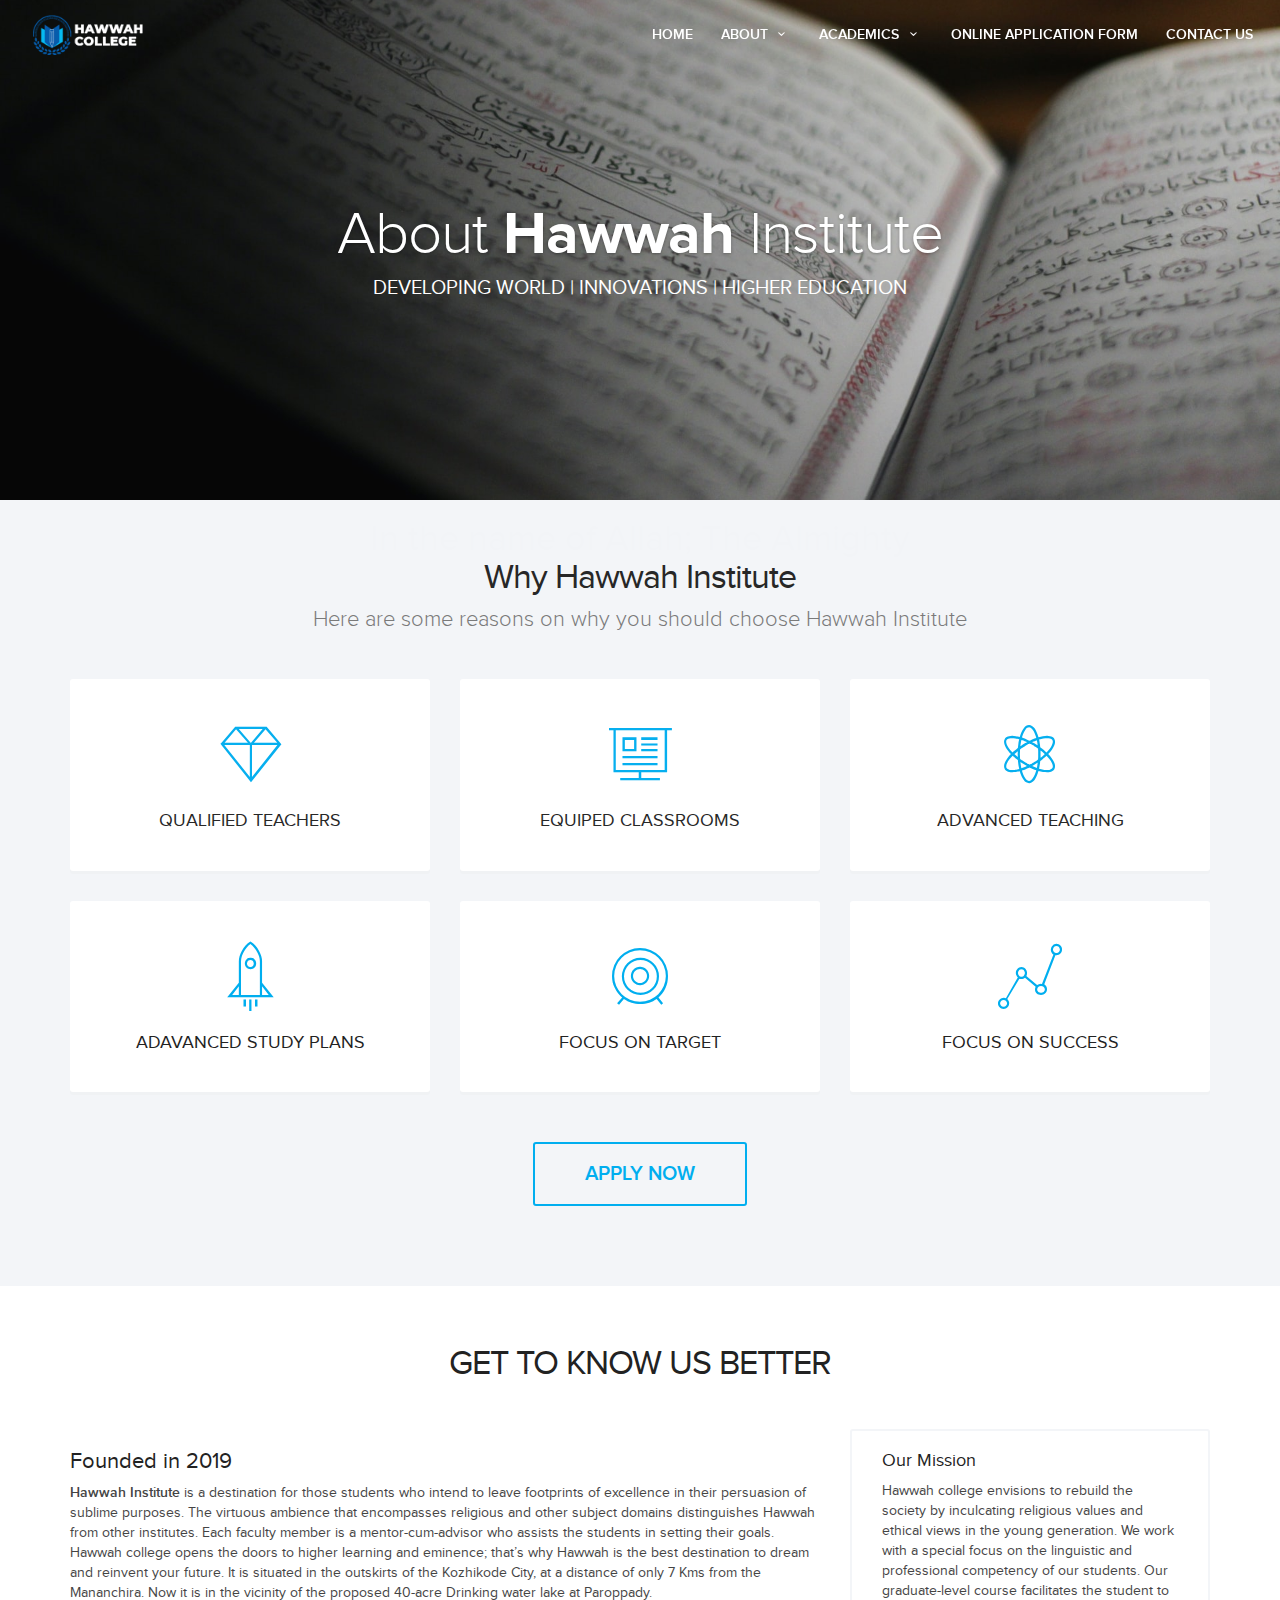
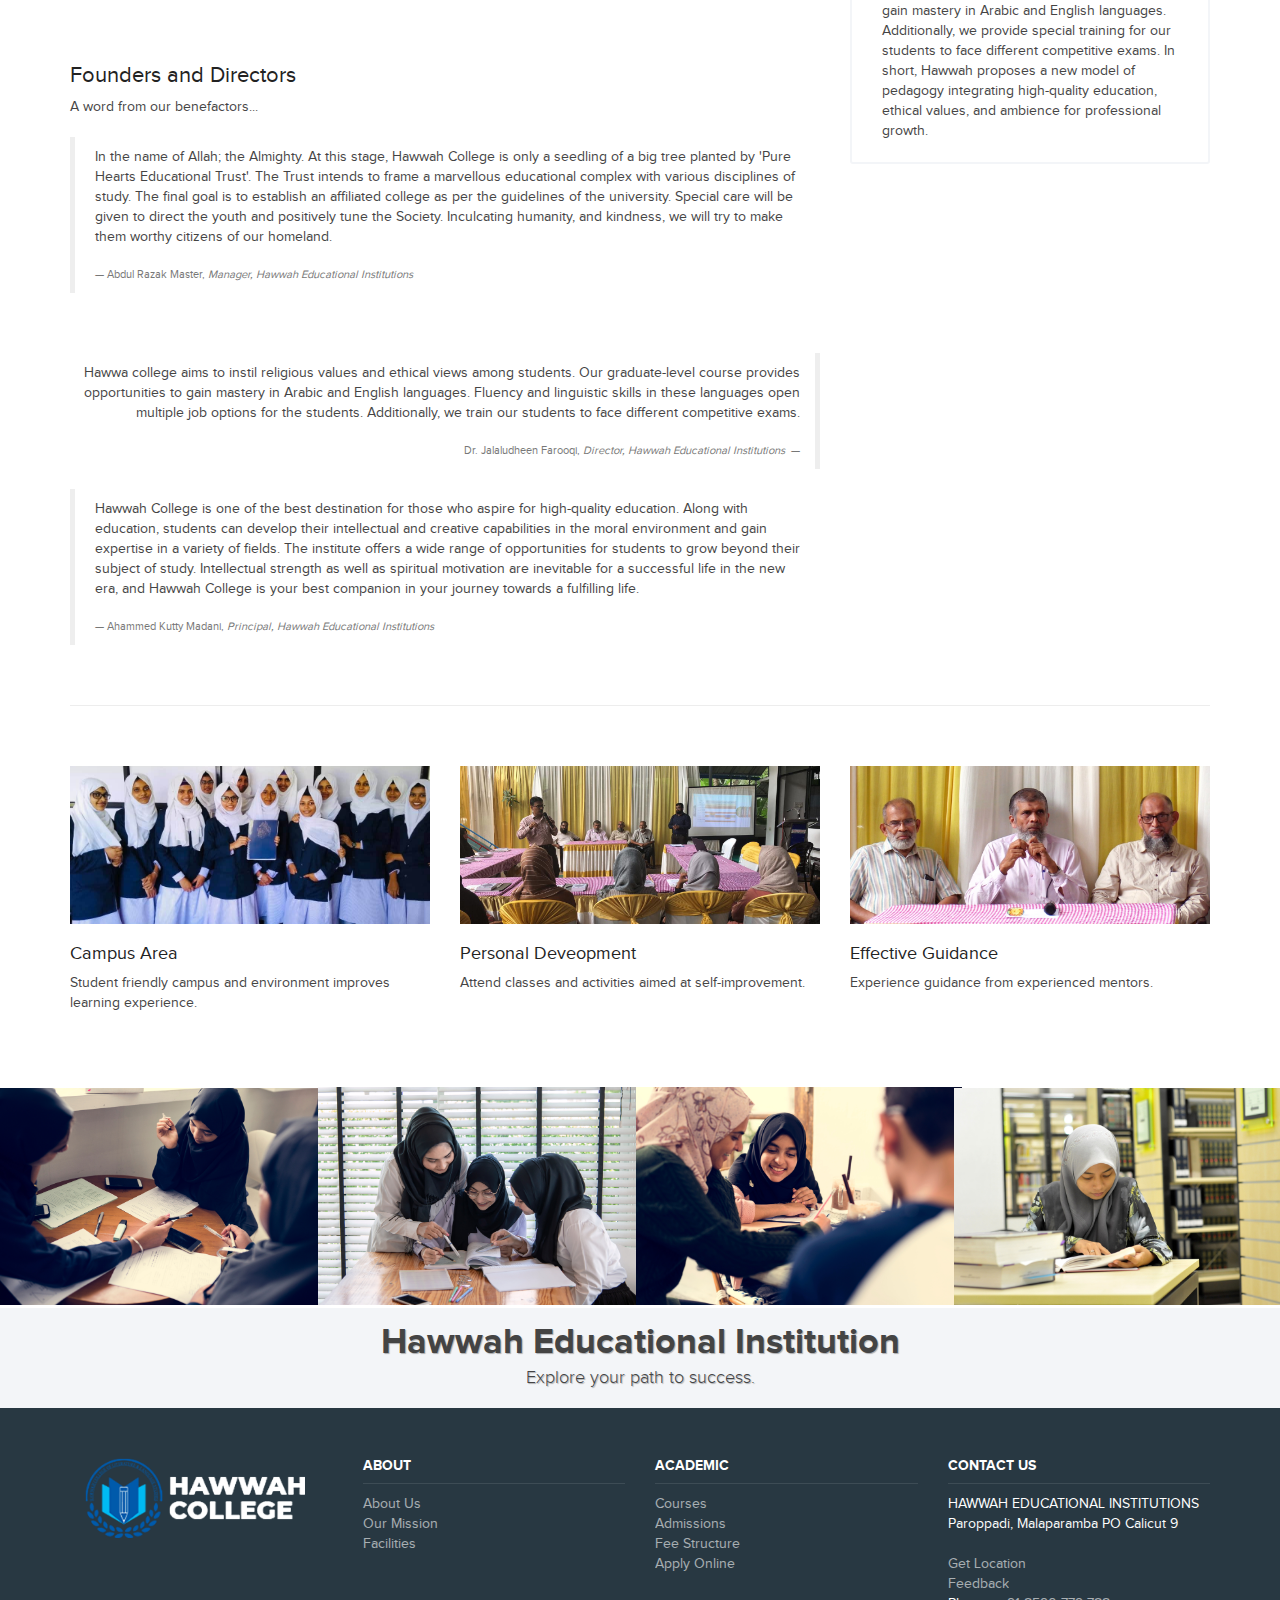
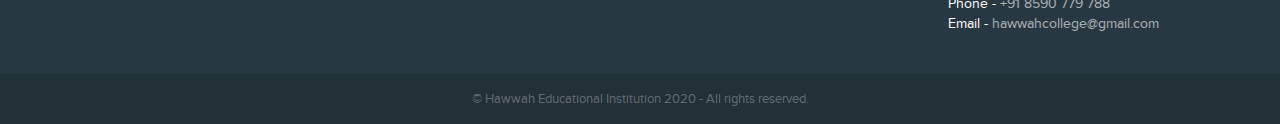
==== about.html @ 7151beee "finished beta" ====
<!DOCTYPE html>
<!--[if IE 9]><html class="ie ie9"> <![endif]-->
<html>

<head>
    <meta charset="utf-8">
    <meta http-equiv="X-UA-Compatible" content="IE=edge">
    <meta name="viewport" content="width=device-width, initial-scale=1">
    <meta name="keywords"
        content="hawwah institute, arabic, college, women's, calicut, afzalul ulama, kerala, institution">
    <meta name="description" content="HAWWAH EDUCATIONAL INSTITUTION">
    <meta name="author" content="Hudaif">
    <title>HAWWAH - Educational Institution</title>

    <!-- Favicons-->
    <link rel="shortcut icon" href="assets/icons/favicon.ico" type="image/x-icon">
    <link rel="apple-touch-icon" type="image/x-icon" sizes="180x180" href="assets/icons/apple-touch-icon.png">
    <link rel="icon" type="image/png" sizes="192x192" href="assets/icons/android-chrome-192x192.png">
    <!-- BASE CSS -->
    <link href="css/base.css" rel="stylesheet">

    <!-- SPECIFIC CSS -->
    <link href="layerslider/css/layerslider.css" rel="stylesheet">
    <link href="css/tabs.css" rel="stylesheet">

    <!--[if lt IE 9]>
          <script src="js/html5shiv.min.js"></script>
          <script src="js/respond.min.js"></script>
        <![endif]-->

</head>

<body>

    <!--[if lte IE 8]>
    <p class="chromeframe">You are using an <strong>outdated</strong> browser. Please <a href="http://browsehappy.com/">upgrade your browser</a>.</p>
<![endif]-->

    <div id="preloader">
        <div class="pulse"></div>
        <div class="pulse-text">
            <h1>In the name of Allah; The Almighty</h1>
        </div>
    </div> <!-- Pulse Preloader -->

    <!-- Header================================================== -->
    <header>
        <div class="container-fluid">
            <div class="row">
                <div class="col-md-3 col-sm-3 col-xs-3">
                    <div id="logo">
                        <a href="index.html"><img src="assets/logo_resized.png" width="125" height="40" alt="Hawwah"
                                data-retina="true"></a>
                    </div>
                </div>
                <nav class="col-md-9 col-sm-9 col-xs-9">
                    <a class="cmn-toggle-switch cmn-toggle-switch__htx open_close" href="javascript:void(0);"><span>Menu
                            mobile</span></a>
                    <div class="main-menu">
                        <div id="header_menu">
                            <img src="assets/logo_rezised_mobile.png" width="125" height="40" alt="Atena"
                                data-retina="true">
                        </div>
                        <a href="#" class="open_close" id="close_in"><i class="icon_close"></i></a>
                        <ul>
                            <li><a href="index.html">Home</a></li>
                            <li class="submenu">
                                <a href="javascript:void(0);" class="show-submenu">About <i
                                        class="icon-down-open-mini"></i></a>
                                <ul>
                                    <li><a href="about.html">About us</a></li>
                                    <li><a href="index.html#footer">Contact</a></li>
                                    <li><a href="about.html#mission">Our Mission</a></li>
                                    <li><a href="index.html#facilities">Facilities</a></li>
                                </ul>
                            </li>
                            <li class="submenu">
                                <a href="javascript:void(0);" class="show-submenu">Academics <i
                                        class="icon-down-open-mini"></i></a>
                                <ul>
                                    <li><a href="courses.html">Course Details</a></li>
                                    <li><a href="apply_online.html#admission">Admission</a></li>
                                    <li><a href="courses.html#feestructure">Fee Structure</a></li>
                                </ul>
                            </li>

                            <li><a href="apply_online.html">Online Application Form</a></li>
                            <li><a href="contact.html">Contact Us</a></li>
                        </ul>
                    </div><!-- End main-menu -->
                </nav>
            </div>
        </div><!-- container -->
    </header><!-- End Header -->

    <div class="sub_header bg_2">
        <div id="intro_txt">
            <h1>About <strong>Hawwah</strong> Institute</h1>
            <p>DEVELOPING WORLD | INNOVATIONS | HIGHER EDUCATION </p>
        </div>
    </div>
    <!--End sub_header -->
    <div class="container_gray_bg">
        <div class="container margin_60">
            <div class="main_title">
                <h2>Why Hawwah Institute</h2>
                <p>Here are some reasons on why you should choose Hawwah Institute</p>
            </div>

            <div class="row">
                <div class="col-md-4 col-sm-4">
                    <a class="box_feat" href="javascript: void(0)">
                        <i class="pe-7s-diamond"></i>
                        <h3>Qualified teachers</h3>
                    </a>
                </div>
                <div class="col-md-4 col-sm-4">
                    <a class="box_feat" href="javascript: void(0)">
                        <i class="pe-7s-display2"></i>
                        <h3>Equiped Classrooms</h3>
                    </a>
                </div>
                <div class="col-md-4 col-sm-4">
                    <a class="box_feat" href="javascript: void(0)">
                        <i class="pe-7s-science"></i>
                        <h3>Advanced Teaching</h3>
                    </a>
                </div>
            </div>
            <!--End row-->
            <div class="row">
                <div class="col-md-4 col-sm-4">
                    <a class="box_feat" href="javascript: void(0)">
                        <i class="pe-7s-rocket"></i>
                        <h3>Adavanced Study Plans</h3>
                    </a>
                </div>
                <div class="col-md-4 col-sm-4">
                    <a class="box_feat" href="javascript: void(0)">
                        <i class="pe-7s-target"></i>
                        <h3>Focus on Target</h3>
                    </a>
                </div>
                <div class="col-md-4 col-sm-4">
                    <a class="box_feat" href="javascript: void(0)">
                        <i class="pe-7s-graph1"></i>
                        <h3>Focus on Success</h3>
                    </a>
                </div>
            </div>
            <!--End row-->
            <br>
            <div class="text-center"><a href="apply_online.html" class=" button_outline large">Apply Now</a></div>

        </div>
        <!--End container -->
    </div>
    <!--End bg_gray_container -->

    <div class="container margin_60">
        <div class="main_title">
            <h2>GET TO KNOW US BETTER</h2>
        </div>
        <div class="row">
            <div class="col-md-8 col-sm-8">
                <h3>Founded in 2019</h3>
                <p>

                    <strong>Hawwah Institute</strong> is a destination for those students who intend to leave footprints
                    of excellence in
                    their persuasion of sublime purposes. The virtuous ambience that encompasses religious and other
                    subject domains distinguishes Hawwah from other institutes. Each faculty member is a
                    mentor-cum-advisor who assists the students in setting their goals. Hawwah college opens the doors
                    to higher learning and eminence; that’s why Hawwah is the best destination to dream and reinvent
                    your future. It is situated in the outskirts of the Kozhikode City, at a distance of only 7 Kms from
                    the Mananchira. Now it is in the vicinity of the proposed 40-acre Drinking water lake at Paroppady.

                </p>
                <br>
                <h3>Founders and Directors</h3>
                <p>
                    A word from our benefactors...
                </p>
                <div class="row">
                    <div class="col-md-12">
                        <blockquote class="styled">
                            <p>In the name of Allah; the Almighty.
                                At this stage, Hawwah College is only a seedling of a big tree planted by 'Pure
                                Hearts
                                Educational
                                Trust'.
                                The Trust intends to frame a marvellous educational complex with various
                                disciplines of
                                study.
                                The final goal is to establish an affiliated college as per the guidelines of
                                the
                                university.
                                Special care will be given to direct the youth and positively tune the Society.
                                Inculcating
                                humanity, and kindness, we will try to make them worthy citizens of our
                                homeland.
                            </p>
                            <small>Abdul Razak Master, <cite>Manager, Hawwah Educational Institutions</cite> </small>
                        </blockquote>
                    </div>
                </div>
                <br>
                <br>
                <div class="row">
                    <div class="col-md-12">
                        <blockquote class="styled pull-right">
                            <p>Hawwa college aims to instil religious values and ethical views among students. Our
                                graduate-level course provides opportunities to gain mastery in Arabic and English
                                languages. Fluency and linguistic skills in these languages open multiple job options
                                for the students. Additionally, we train our students to face different competitive
                                exams.
                            </p>
                            <small>Dr. Jalaludheen Farooqi, <cite>Director, Hawwah Educational Institutions</cite>
                            </small>
                        </blockquote>
                    </div>
                </div>
                <div class="row">
                    <div class="col-md-12">
                        <blockquote class="styled">
                            <p>
                                Hawwah College is one of the best destination for those who aspire for high-quality
                                education. Along with education, students can develop their intellectual and creative
                                capabilities in the moral environment and gain expertise in a variety of fields. The
                                institute offers a wide range of opportunities for students to grow beyond their subject
                                of study. Intellectual strength as well as spiritual motivation are inevitable for a
                                successful life in the new era, and Hawwah College is your best companion in your
                                journey towards a fulfilling life.

                            </p>
                            <small>Ahammed Kutty Madani, <cite>Principal, Hawwah Educational Institutions</cite>
                            </small>
                        </blockquote>
                    </div>
                </div>
            </div>
            <section id="mission">
                <div class="col-md-4 col-sm-4">
                    <div class="box_style_4">
                        <h4>Our Mission</h4>
                        <p>
                            Hawwah college envisions to rebuild the society by inculcating religious values and ethical
                            views in the young generation. We work with a special focus on the linguistic and
                            professional
                            competency of our students. Our graduate-level course facilitates the student to gain
                            mastery in
                            Arabic and English languages. Additionally, we provide special training for our students to
                            face
                            different competitive exams. In short, Hawwah proposes a new model of pedagogy integrating
                            high-quality education, ethical values, and ambience for professional growth.
                        </p>

                    </div>
                </div>
            </section>
        </div>
        <!--End row -->
        <hr class="more_margin">
        <div class="row">
            <div class="col-md-4 col-sm-4 aboutpage">
                <p><img src="assets/admission.jpeg" alt="" class="img-responsive">
                </p>
                <h4>Campus Area</h4>
                <p>Student friendly campus and environment improves learning experience. </p>
            </div>
            <div class="col-md-4 col-sm-4 aboutpage">
                <p><img src="assets/class.jpeg" alt="" class="img-responsive"></p>
                <h4>Personal Deveopment</h4>
                <p>Attend classes and activities aimed at self-improvement. </p>
            </div>
            <div class="col-md-4 col-sm-4 aboutpage">
                <p><img src="assets/benefactors.jpeg" alt="" class="img-responsive"></p>
                <h4>Effective Guidance</h4>
                <p>Experience guidance from experienced mentors. </p>
            </div>
        </div>
        <!--End row -->
    </div>
    <!--End container -->

    <div class="grid">
        <ul class="magnific-gallery">
            <li>
                <figure>
                    <img src="assets/cover_1.jpg" alt="">
                    <figcaption>
                        <div class="caption-content">

                        </div>
                    </figcaption>
                </figure>
            </li>
            <li>
                <figure>
                    <img src="assets/cover_3.jpg" alt="">
                    <figcaption>
                        <div class="caption-content">

                        </div>
                    </figcaption>
                </figure>
            </li>
            <li>
                <figure>
                    <img src="assets/cover_2.jpg" alt="">
                    <figcaption>
                        <div class="caption-content">

                        </div>
                    </figcaption>
                </figure>
            </li>
            <li>
                <figure>
                    <img src="assets/cover_4.jpg" alt="">
                    <figcaption>
                        <div class="caption-content">

                        </div>
                    </figcaption>
                </figure>
            </li>
        </ul>
    </div>

    <div class="bg_content magnific endline">
        <div>
            <h3>Hawwah Educational Institution</h3>
            <p>
                Explore your path to success.
            </p>

        </div>
    </div><!-- End bg_content -->

    <footer id="footer">
        <div class="container">
            <div class="row ">
                <div class="col-md-3 col-sm-3">
                    <p id="logo_footer">
                        <img src="assets/logo_resized.png" width="250" height="80" alt="Atena" data-retina="true">
                    </p>
                </div>
                <div class="col-md-3 col-sm-3">
                    <h4>About</h4>
                    <ul>
                        <li><a href="about.html">About Us</a></li>
                        <li><a href="about.html#mission">Our Mission</a></li>
                        <li><a href="index.html#facilities">Facilities</a></li>
                    </ul>
                </div>
                <div class="col-md-3 col-sm-3">
                    <h4>Academic</h4>
                    <ul>
                        <li><a href="courses.html">Courses</a></li>
                        <li><a href="apply_online.html#admission">Admissions</a></li>
                        <li><a href="courses.html#feestructure">Fee Structure</a></li>
                        <li><a href="apply_online.html">Apply Online</a></li>
                    </ul>
                </div>
                <div class="col-md-3 col-sm-3">
                    <h4>Contact us</h4>
                    <ul>
                        <li>HAWWAH EDUCATIONAL INSTITUTIONS
                        </li>
                        <li>Paroppadi, Malaparamba PO Calicut 9</li>
                    </ul>
                    <ul id="contacts_footer">
                        <li><a href="https://goo.gl/maps/VXgwaayAYbL9fHkr7">Get Location</a></li>
                        <li><a href="contact.html">Feedback</a></li>
                        <li>Phone - <a href="tel://8590 779 788">+91 8590 779 788</a></li>
                        <li>Email - <a href="mailto: hawwahcollege@gmail.com">hawwahcollege@gmail.com</a></li>
                    </ul>
                </div>
            </div><!-- End row -->
        </div><!-- End container -->
    </footer><!-- End footer -->
    <div id="copy">
        <div class="container">
            © Hawwah Educational Institution 2020 - All rights reserved.
        </div>

    </div><!-- End copy -->


    <!-- Common scripts -->
    <script src="js/jquery-1.11.2.min.js"></script>
    <script src="js/common_scripts_min.js"></script>
    <script src="js/functions.js"></script>
    <script src="assets/validate.js"></script>

</body>

</html>
---- css/base.css ----
@import url("main_font/main_font.css");
/* Main Fonts */
@import url("animate.min.css");
/* Animate */
@import url("bootstrap.min.css");
/* Main Bootstrap */
@import url("menu.css");
/* Menu styles */
@import url("style.css");
/* Main theme styles */
@import url("responsive.css");
/* Responsive */
@import url("elegant_font/elegant_font.min.css");
/* Icon pack */
@import url("icon_font/pe-icon-7-stroke.min.css");
/* Icon pack */
@import url("fontello/css/fontello.min.css");
/* Icon pack */
@import url("edu_fonts/edu_fonts.min.css");
/* Icon pack */
@import url("magnific-popup.css");
/* Lightbox & dialog script */
@import url("custom.css");
/* Your custom css (We reccomend use it for a faster and simplified item updates) */
---- layerslider/css/layerslider.css ----
/*
	* Style settings of LayerSlider
	*
	* (c) 2011-2014 George Krupa, John Gera & Kreatura Media
	*
	* Plugin web:			http://kreaturamedia.com/
	* Licenses: 			http://codecanyon.net/licenses/
*/



/* Global settings */

.ls-container {
	visibility: hidden;
	position: relative;
}

.ls-lt-container {
	position: absolute;
}

.ls-lt-container,
.ls-lt-container * {
	text-align: left !important;
	direction: ltr !important;
}

.ls-container-fullscreen {
	margin: 0 auto !important;
	padding: 2% !important;
	background: black !important;
	border-radius: 0 !important;
	-moz-border-radius: 0 !important;
	-webkit-border-radius: 0 !important;
	border: none !important;
}

.ls-container-fullscreen .ls-thumbnail-wrapper,
.ls-container-fullscreen .ls-fullscreen,
.ls-container-fullscreen .ls-shadow {
	display: none !important;
}

.ls-overflow-hidden {
	overflow: hidden;
}

.ls-inner {
	position: relative;
	background-position: center center;
	z-index: 2;
}

.ls-loading-container {
	position: absolute !important;
	display: none;
	z-index: 3 !important;
	left: 50% !important;
	top: 50% !important;
}

.ls-loading-indicator {
	margin: 0 auto;
}

.ls-inner,
.ls-slide {
	width: 100%;
	height: 100%;
}

.ls-slide,
.ls-layer {
	position: absolute;
	display: none;
	background-position: center center;
	overflow: hidden;
}

.ls-active,
.ls-animating {
	display: block !important;
}

.ls-slide > * {
	position: absolute;
	line-height: normal;
	margin: 0;
	left: 0;
	top: 0;
}

.ls-slide .ls-bg {
	left: 0px;
	top: 0px;
	transform: none !important;
	-o-transform: none !important;
	-ms-transform: none !important;
	-moz-transform: none !important;
	-webkit-transform: none !important;
}

.ls-yourlogo {
	position: absolute;
	z-index: 99;
}



/* Timers */

.ls-bar-timer {
	position: absolute;
	width: 0;
	height: 2px;
	background: white;
	border-bottom: 2px solid #555;
	opacity: .55;
	filter: alpha(opacity=55);
	z-index: 4;
	top: 0;
}

.ls-circle-timer {
	width: 16px;
	height: 16px;
	position: absolute;
	right: 10px;
	bottom: 10px;
	z-index: 4;
	opacity: .65;
	filter: alpha(opacity=65);
	display: none;
}

.ls-ct-half {
	background: white;
}

.ls-ct-center {
	background: #444;
}

.ls-ct-left,
.ls-ct-right {
	width: 50%;
	height: 100%;
	overflow: hidden;
}

.ls-ct-left,
.ls-ct-right {
	float: left;
	position: relative;
}

.ls-ct-rotate {
	width: 200%;
	height: 100%;
	position: absolute;
	top: 0;
}

.ls-ct-left .ls-ct-rotate,
.ls-ct-right .ls-ct-hider,
.ls-ct-right .ls-ct-half {
	left: 0;
}

.ls-ct-right .ls-ct-rotate,
.ls-ct-left .ls-ct-hider,
.ls-ct-left .ls-ct-half {
	right: 0;
}

.ls-ct-hider,
.ls-ct-half {
	position: absolute;
	top: 0;
}

.ls-ct-hider {
	width: 50%;
	height: 100%;
	overflow: hidden;
}

.ls-ct-half {
	width: 200%;
	height: 100%;
}

.ls-ct-center {
	width: 50%;
	height: 50%;
	left: 25%;
	top: 25%;
	position: absolute;
}

.ls-ct-half,
.ls-ct-center {
	border-radius: 100px;
	-moz-border-radius: 100px;
	-webkit-border-radius: 100px;
}



/* Navigation */

.ls-bottom-nav-wrapper {
	height: 0;
}

.ls-bottom-slidebuttons {
	text-align: left;
}

.ls-bottom-nav-wrapper,
.ls-below-thumbnails {
	z-index: 2;
	height: 0;
	position: relative;
	text-align: center;
	margin: 0 auto;
}

.ls-below-thumbnails {
	display: none;
	z-index: 6;
}

.ls-bottom-nav-wrapper a,
.ls-nav-prev,
.ls-nav-next {
	outline: none;
}

* .ls-bottom-nav-wrapper *,
* .ls-bottom-nav-wrapper span * {
	direction: ltr !important;
}

.ls-bottom-slidebuttons {
	position: relative;
	z-index: 1000;
}

.ls-bottom-slidebuttons,
.ls-nav-start,
.ls-nav-stop,
.ls-nav-sides {
	position: relative;
}

.ls-nothumb {
	text-align: center !important;
}

.ls-link {
	position: absolute;
	width: 100% !important;
	height: 100% !important;
	left: 0 !important;
	top: 0 !important;
	background-image: url(blank.gif);
}

.ls-slide > a > * {
	background-image: url(blank.gif);
}



/* Embedded videos */

.ls-vpcontainer {
	width: 100%;
	height: 100%;
	position: absolute;
	left: 0;
	top: 0;
}

.ls-videopreview {
	width : 100%;
	height : 100%;
	position : absolute;
	left : 0;
	top : 0;
	cursor : pointer;
}

.ls-playvideo {
	position: absolute;
	left: 50%;
	top: 50%;
	cursor: pointer;
}



/* Thumbnails */

.ls-tn {
	display: none !important;
}

.ls-thumbnail-hover {
	display: none;
	position: absolute;
	left: 0;
}

.ls-thumbnail-hover-inner {
	width: 100%;
	height: 100%;
	position: absolute;
	left: 0;
	top: 0;
	display: none;
}

.ls-thumbnail-hover-bg {
	position: absolute;
	width: 100%;
	height: 100%;
	left: 0;
	top: 0;
}

.ls-thumbnail-hover-img {
	position: absolute;
	overflow: hidden;
}

.ls-thumbnail-hover img {
	max-width: none !important;
	position: absolute;
	display: inline-block;
	visibility: visible !important;
	left: 50%;
	top: 0;
}

.ls-thumbnail-hover span {
	left: 50%;
	top: 100%;
	width: 0;
	height: 0;
	display: block;
	position: absolute;
	border-left-color: transparent !important;
	border-right-color: transparent !important;
	border-bottom-color: transparent !important;
}

.ls-thumbnail-wrapper {
	position: relative;
	width: 100%;
	margin: 0 auto;
	z-index: 4;
}

.ls-thumbnail {
	position: relative;
	margin: 0 auto;
}

.ls-thumbnail-inner,
.ls-thumbnail-slide-container {
	width: 100%;
}

.ls-thumbnail-slide-container {
	overflow: hidden !important;
	position: relative;
}

.ls-touchscroll {
	overflow-x: auto !important;
}

.ls-thumbnail-slide {
	text-align: center;
	white-space: nowrap;
	float: left;
	position: relative;
}

.ls-thumbnail-slide a {
	overflow: hidden;
	display: inline-block;
	width: 0;
	height: 0;
	position: relative;
}

.ls-thumbnail-slide img {
	max-width: none !important;
	max-height: 100% !important;
	height: 100%;
	visibility: visible !important;
}

.ls-shadow {
	display: none;
	position: absolute;
	z-index: 1;
	top: 100%;
	width: 100%;
	left: 0;
	overflow: hidden !important;
	visibility: hidden;
}

.ls-shadow img {
	width: 100% !important;
	height: auto !important;
	position: absolute !important;
	left: 0 !important;
	bottom: 0 !important;
}

.ls-bottom-nav-wrapper,
.ls-thumbnail-wrapper,
.ls-nav-prev,
.ls-nav-next {
	visibility: hidden;
}



/* WP plugin fullwidth */

.ls-wp-fullwidth-container {
	width: 100%;
	position: relative;
}

.ls-wp-fullwidth-helper {
	position: absolute;
}



/* 2D & 3D Layer Transitions */

.ls-overflow-hidden {
	overflow: hidden;
}

.ls-lt-tile {
	position: relative;
	float: left;
	perspective: 1000px;
	-o-perspective: 1000px;
	-ms-perspective: 1000px;
	-moz-perspective: 1000px;
	-webkit-perspective: 1000px;
}

.ls-lt-tile img {
	visibility: visible;
	display: inline-block;
}

.ls-curtiles {
	overflow: hidden;
}

.ls-curtiles,
.ls-nexttiles {
	position: absolute;
	width: 100%;
	height: 100%;
	left: 0;
	top: 0;
}

.ls-curtile, .ls-nexttile {
	overflow: hidden;
	position: absolute;
	width: 100% !important;
	height: 100% !important;
	backface-visibility: hidden;
	-o-backface-visibility: hidden;
	-ms-backface-visibility: hidden;
	-moz-backface-visibility: hidden;
	-webkit-backface-visibility: hidden;
}

.ls-curtile {
	left: 0;
	top: 0;
}

.ls-curtile img,
.ls-nexttile img {
	position: absolute;
	filter: inherit;
}

.ls-3d-container {
	position: relative;
	overflow: visible !important;
}

.ls-3d-box {
	position: absolute;
	top: 50%;
	left: 50%;
	transform-style: preserve-3d;
	-o-transform-style: preserve-3d;
	-ms-transform-style: preserve-3d;
	-moz-transform-style: preserve-3d;
	-webkit-transform-style: preserve-3d;
}

.ls-3d-box div {
	overflow: hidden;
	background: #777;
	margin: 0;
	padding: 0;
	position: absolute;
}



/* Full screen */

.ls-fullscreen {
	position: absolute;
	z-index: 10;
	cursor: pointer;
	display: block;
}



/* Removing all default global styles of WordPress themes */

html * .ls-nav-prev,
html * .ls-nav-next,
html * .ls-container img,
html * .ls-bottom-nav-wrapper a,
html * .ls-container .ls-fullscreen,
body * .ls-nav-prev,
body * .ls-nav-next,
body * .ls-container img,
body * .ls-bottom-nav-wrapper a,
body * .ls-container .ls-fullscreen,
#ls-global * .ls-nav-prev,
#ls-global * .ls-nav-next,
#ls-global * .ls-container img,
#ls-global * .ls-bottom-nav-wrapper a,
#ls-global * .ls-container .ls-fullscreen,
html * .ls-thumbnail a,
body * .ls-thumbnail a,
#ls-global * .ls-thumbnail a {
	transition: none;
	-o-transition: none;
	-ms-transition: none;
	-moz-transition: none;
	-webkit-transition: none;
	line-height: normal;
	outline: none;
	padding: 0;
	border: 0;
}

html * .ls-slide > a,
body * .ls-slide > a,
#ls-global * .ls-slide > a,
html * .ls-slide > h1,
body * .ls-slide > h1,
#ls-global * .ls-slide > h1,
html * .ls-slide > h2,
body * .ls-slide > h2,
#ls-global * .ls-slide > h2,
html * .ls-slide > h3,
body * .ls-slide > h3,
#ls-global * .ls-slide > h3,
html * .ls-slide > h4,
body * .ls-slide > h4,
#ls-global * .ls-slide > h4,
html * .ls-slide > h5,
body * .ls-slide > h5,
#ls-global * .ls-slide > h5,
html * .ls-slide > p,
body * .ls-slide > p,
#ls-global * .ls-slide > p,
html * .ls-slide > div,
body * .ls-slide > div,
#ls-global * .ls-slide > div,
html * .ls-slide > span,
body * .ls-slide > span,
#ls-global * .ls-slide > span,
html * .ls-slide > *,
body * .ls-slide > *,
#ls-global * .ls-slide > * {
	transition: none;
	-o-transition: none;
	-ms-transition: none;
	-moz-transition: none;
	-webkit-transition: none;
}

html * .ls-slide > *,
body * .ls-slide > *,
#ls-global * .ls-slide > * {
	margin: 0;
}

html * .ls-container img,
body * .ls-container img,
#ls-global * .ls-container img {
	background: none !important;
	min-width: 0 !important;
	max-width: none !important;
	border-radius: 0;
	box-shadow: none;
	border: 0;
	padding: 0;
}

/*html * .ls-thumbnail a img,
body * .ls-thumbnail a img,
#ls-global * .ls-thumbnail a img {
	min-width: 100% !important;
}
*/

html * .ls-wp-container .ls-slide > *,
body * .ls-wp-container .ls-slide > *,
#ls-global * .ls-wp-container .ls-slide > * {
	line-height: normal;
	outline: none;
	padding: 0;
	margin: 0;
	border: 0;
}

html * .ls-wp-container .ls-slide > a > *,
body * .ls-wp-container .ls-slide > a > *,
#ls-global * .ls-wp-container .ls-slide > a > * {
	margin: 0;
}

html * .ls-wp-container .ls-slide > a,
body * .ls-wp-container .ls-slide > a,
#ls-global * .ls-wp-container .ls-slide > a {
	text-decoration: none;
}

.ls-wp-fullwidth-container,
.ls-wp-fullwidth-helper,
.ls-container,
.ls-container * {
	box-sizing: content-box !important;
	-moz-box-sizing: content-box !important;
	-webkit-box-sizing: content-box !important;
}

html * .ls-yourlogo,
body * .ls-yourlogo,
#ls-global * .ls-yourlogo {
	margin: 0;
}

html * .ls-tn,
body * .ls-tn,
#ls-global * .ls-tn {
	display: none;
}

.site {
	overflow: visible !important;
}



/* Style of LayerSlider Debug Console */

.ls-debug-console * {
	margin: 0 !important;
	padding: 0 !important;
	border: 0 !important;
	color: white !important;
	text-shadow: none !important;
	font-family: "HelveticaNeue-Light", "Helvetica Neue Light", Helvetica, Arial, sans-serif !important;
	line-height: normal !important;
	-webkit-font-smoothing: antialiased !important;
	text-align: left !important;
	font-style: normal !important;
}

.ls-debug-console h1 {
	padding-top: 10px !important;
	font-size: 17px !important;
	font-weight: bold !important;
}

.ls-debug-console h1:first-child {
	padding-top: 0 !important;
}

.ls-debug-console ul {
	padding-top: 10px !important;
	list-style: none !important;
}

.ls-debug-console li {
	margin-left: 10px !important;
	font-size: 13px !important;
	position: relative !important;
	font-weight: normal !important;
}

html * .ls-debug-console li ul,
body * .ls-debug-console li ul,
#ls-global * .ls-debug-console li ul {
	display: none;
	width: 260px;
	left: -10px;
}

.ls-debug-console li ul {
	position: absolute !important;
	bottom: 100% !important;
	padding: 10px 10px 10px 0 !important;
	background: white !important;
	border-radius: 10px !important;
	box-shadow: 0 0 20px black !important;
}

html * .ls-debug-console li:hover ul,
body * .ls-debug-console li:hover ul,
#ls-global * .ls-debug-console li:hover ul {
	display: block;
}

.ls-debug-console li ul * {
	color: black !important;
}

.ls-debug-console a {
	text-decoration: none !important;
	border-bottom: 1px dotted white !important;
}

.ls-error {
	border-radius: 5px !important;
	-moz-border-radius: 5px !important;
	-wenkit-border-radius: 5px !important;
	background: white !important;
	height: auto !important;
	width: auto !important;
	color: white !important;
	padding: 20px 40px 30px 80px !important;
	position: relative !important;
	box-shadow: 0 2px 20px -5px black;
}

.ls-error p {
	line-height: normal !important;
	text-shadow: none !important;
	margin: 0 !important;
	padding: 0 !important;
	border: 0 !important;
	text-align: justify !important;
	font-family: Arial, sans-serif !important;
}

.ls-error .ls-error-title {
	line-height: 40px !important;
	color: red !important;
	font-weight: bold !important;
	font-size: 16px !important;
}

.ls-error .ls-error-text {
	color: #555 !important;
	font-weight: normal !important;
	font-size: 13px !important;
}

.ls-error .ls-exclam {
	width: 40px !important;
	height: 40px !important;
	position: absolute !important;
	left: 20px !important;
	top: 20px !important;
	border-radius: 50px !important;
	-moz-border-radius: 50px !important;
	-webkit-border-radius: 50px !important;
	font-size: 30px !important;
	font-weight: bold !important;
	color: white !important;
	line-height: 40px !important;
	background: red !important;
	text-align: center !important;
}



/* GPU Hardware Acceleration */

html * .ls-container .ls-shadow,
html * .ls-container .ls-slide > *,
html * .ls-container .ls-fullscreen,
html * .ls-container .ls-3d-container,
html * .ls-container .ls-lt-container,
html * .ls-container .ls-lt-container *,
html * .ls-container .ls-thumbnail-wrapper,
html * .ls-container .ls-bottom-nav-wrapper,
body * .ls-container .ls-shadow,
body * .ls-container .ls-slide > *,
body * .ls-container .ls-fullscreen,
body * .ls-container .ls-3d-container,
body * .ls-container .ls-lt-container,
body * .ls-container .ls-lt-container *,
body * .ls-container .ls-thumbnail-wrapper,
body * .ls-container .ls-bottom-nav-wrapper,
#ls-global * .ls-container .ls-shadow,
#ls-global * .ls-container .ls-slide > *,
#ls-global * .ls-container .ls-fullscreen,
#ls-global * .ls-container .ls-3d-container,
#ls-global * .ls-container .ls-lt-container,
#ls-global * .ls-container .ls-lt-container *,
#ls-global * .ls-container .ls-thumbnail-wrapper,
#ls-global * .ls-container .ls-bottom-nav-wrapper,
.ls-gpuhack {
	transform: translate3d(0, 0, 0);
	-o-transform: translate3d(0, 0, 0);
	-ms-transform: translate3d(0, 0, 0);
	-moz-transform: translate3d(0, 0, 0);
	-webkit-transform: translate3d(0, 0, 0);
}

.ls-videohack {
	transform: none !important;
	-o-transform: none !important;
	-ms-transform: none !important;
	-moz-transform: none !important;
	-webkit-transform: none !important;
	transform-origin: none !important;
	-o-transform-origin: none !important;
	-ms-transform-origin: none !important;
	-moz-transform-origin: none !important;
	-webkit-transform-origin: none !important;
}

.ls-oldiepnghack {
	filter: none !important;
}

.ls-gpuhack {
	width: 100% !important;
	height: 100% !important;
	left: 0px !important;
	top: 0px !important;
}


html * .ls-container .ls-webkit-hack,
body * .ls-container .ls-webkit-hack,
#ls-global * .ls-container .ls-webkit-hack {
	width: 100%;
	height: 100%;
	position: absolute;
	left: 0;
	top: 0;
	z-index: 1;
}

/* GPU */
@media only screen and (max-width : 767px) {
.ls-circle-timer {
	right: 10px;
	top: inherit;
	bottom:10px;
}	
}
@media (transform-3d), (-o-transform-3d), (-ms-transform-3d), (-moz-transform-3d), (-webkit-transform-3d) {
	#ls-test3d {
		position: absolute;
		left: 9px;
		height: 3px;
	}
}

/* Mobile features */

.ls-forcehide {
	display: none !important;
}
---- css/tabs.css ----
.tabs {
	position: relative;
	width: 100%;
	overflow: hidden;
}

/* Nav */
.tabs nav {
	text-align: center;
}

.tabs nav ul {
	padding: 0;
	margin: 0;
	list-style: none;
	display: inline-block;
}

.tabs nav ul li {
	border: 1px solid #becbd2;
	border-bottom: none;
	margin: 0 0.25em;
	display: block;
	float: left;
	position: relative;
}

.tabs nav li.tab-current {
	border: 1px solid #3f9ad6;
	box-shadow: inset 0 2px #3f9ad6;
	border-bottom: none;
	z-index: 100;
}

.tabs nav li.tab-current:before,
.tabs nav li.tab-current:after {
	content: '';
	position: absolute;
	height: 1px;
	right: 100%;
	bottom: 0;
	width: 1000px;
	background: #47a3da;
}

.tabs nav li.tab-current:after {
	right: auto;
	left: 100%;
	width: 4000px;
}

.tabs nav a {
	color: #3f9ad6;
	display: block;
	font-size: 18px;
	line-height: 2.5;
	padding: 0 1.25em;
	white-space: nowrap;
	
}

.tabs nav a:hover {
	color: #768e9d;
}

/* Icons */
.tabs nav a:before {
	display: inline-block;
	vertical-align: middle;
	text-transform: none;
	font-weight: normal;
	font-variant: normal;
	font-family: 'ElegantIcons';
	line-height: 1;
	speak: none;
	-webkit-font-smoothing: antialiased;
	margin: -0.25em 0.4em 0 0;

}

.icon-news:before {
	content: "\69";
}

.icon-courses:before {
	content: "\e022";
}

.icon-events:before {
	content: "\e023";
}


/* Content */
.content section {
	padding: 40px 0 0 0;
	display: none;
	max-width: 1230px;
	margin: 0 auto;
}

.content section:before,
.content section:after {
	content: '';
	display: table;
}

.content section:after {
	clear: both;
}

/* Fallback example */
.no-js .content section {
	display: block;
	padding-bottom: 2em;
	border-bottom: 1px solid #47a3da;
}

.content section.content-current {
	display: block;
}

.mediabox {
	float: left;
	width: 35%;
	padding: 0 15px;
}



/* Example media queries */

@media screen and (max-width: 52.375em) {
	.tabs nav a span {
		display: none;
	}

	.tabs nav a:before {
		margin-right: 0;
	}

	.mediabox {
		float: none;
		width: auto;
		padding: 0 0 35px 0;
		font-size: 90%;
	}

	.mediabox img {
		float: left;
		margin: 0 25px 10px 0;
		max-width: 40%;
	}

	.mediabox h3 {
		margin-top: 0;
	}

	.mediabox p {
		margin-left: 40%;
		margin-left: calc(40% + 25px);
	}

	.mediabox:before,
	.mediabox:after {
		content: '';
		display: table;
	}

	.mediabox:after {
		clear: both;
	}
}

@media screen and (max-width: 32em) {
	.tabs nav ul,
	.tabs nav ul li a {
		width: 100%;
		padding: 0;
	}

	.tabs nav ul li {
		width: 20%;
		width: calc(20% + 1px);
		margin: 0 0 0 -1px;
	}

	.tabs nav ul li:first-child {
		margin-right:0;
	}

	.mediabox {
		text-align: center;
	}

	.mediabox img {
		float: none;
		margin: 0 auto;
		max-width: 100%;
	}

	.mediabox h3 {
		margin: 1.25em 0 1em;
	}

	.mediabox p {
		margin: 0;
	}
}
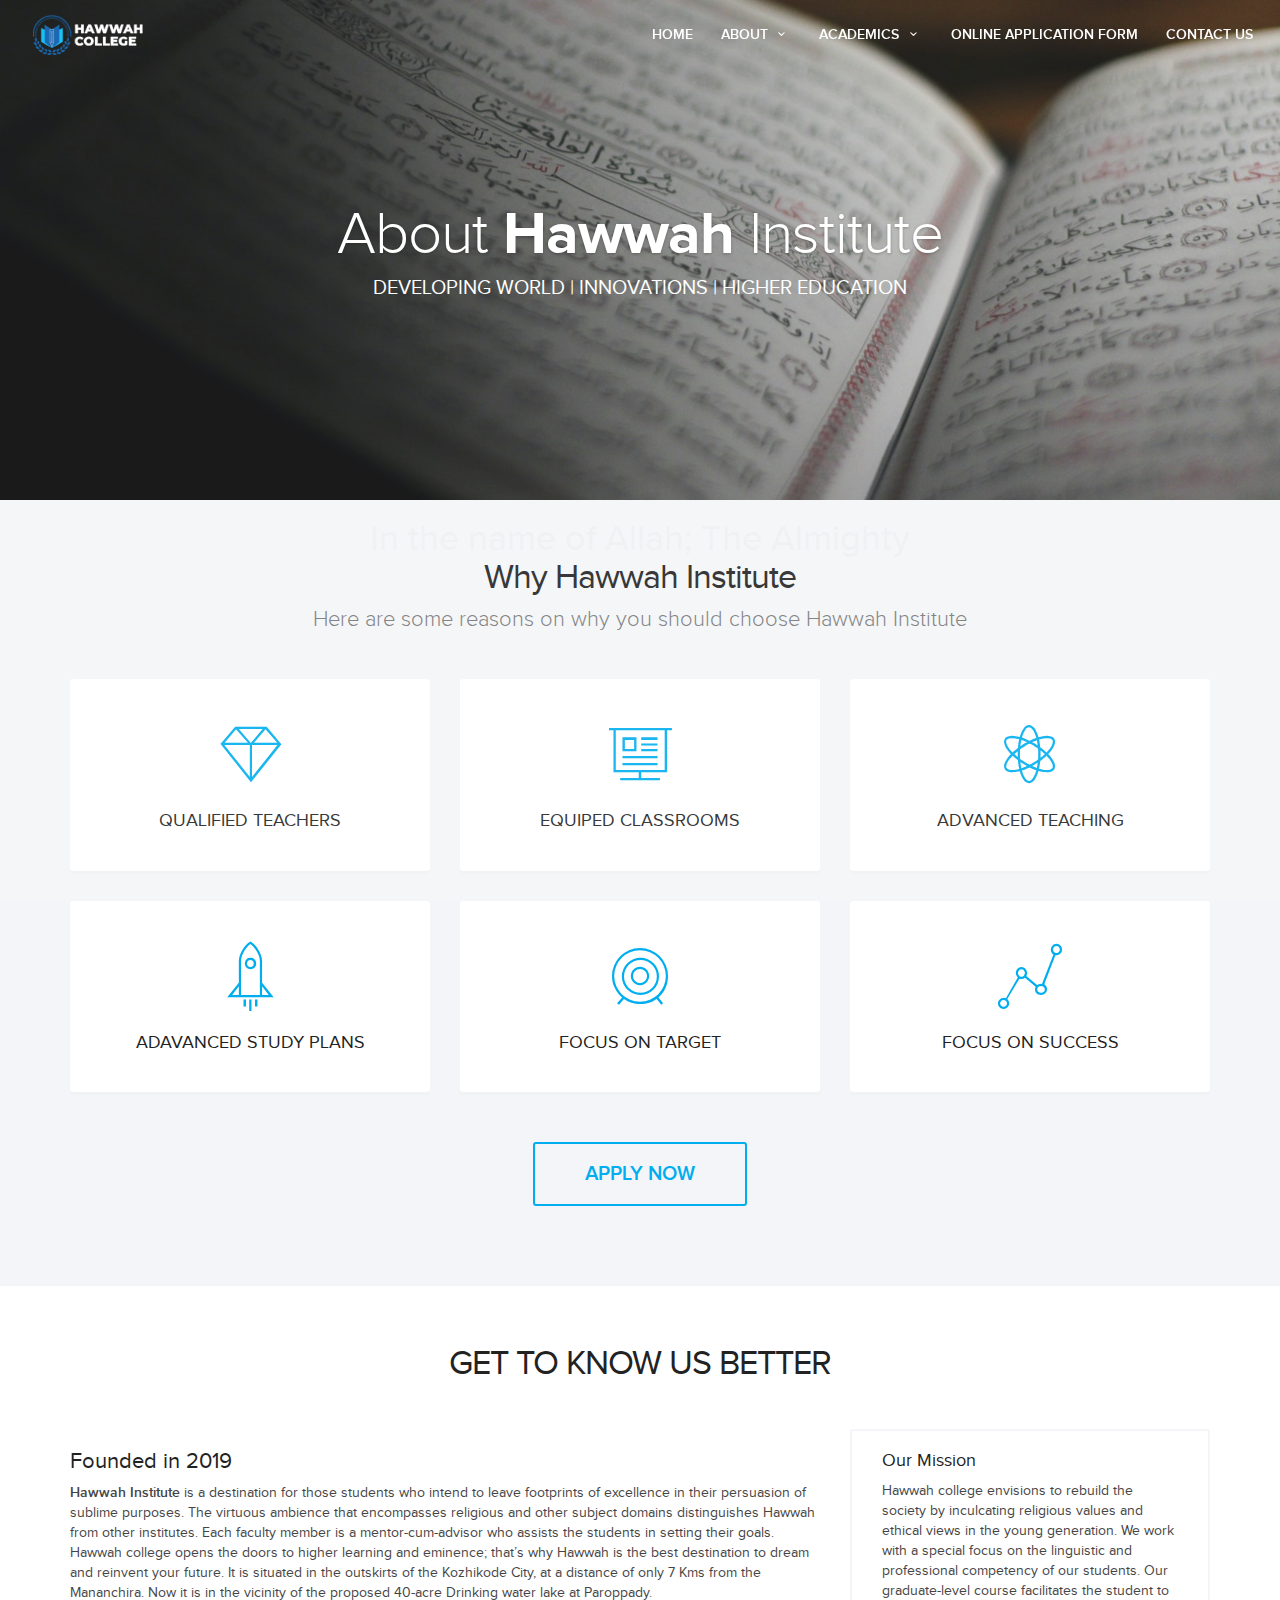
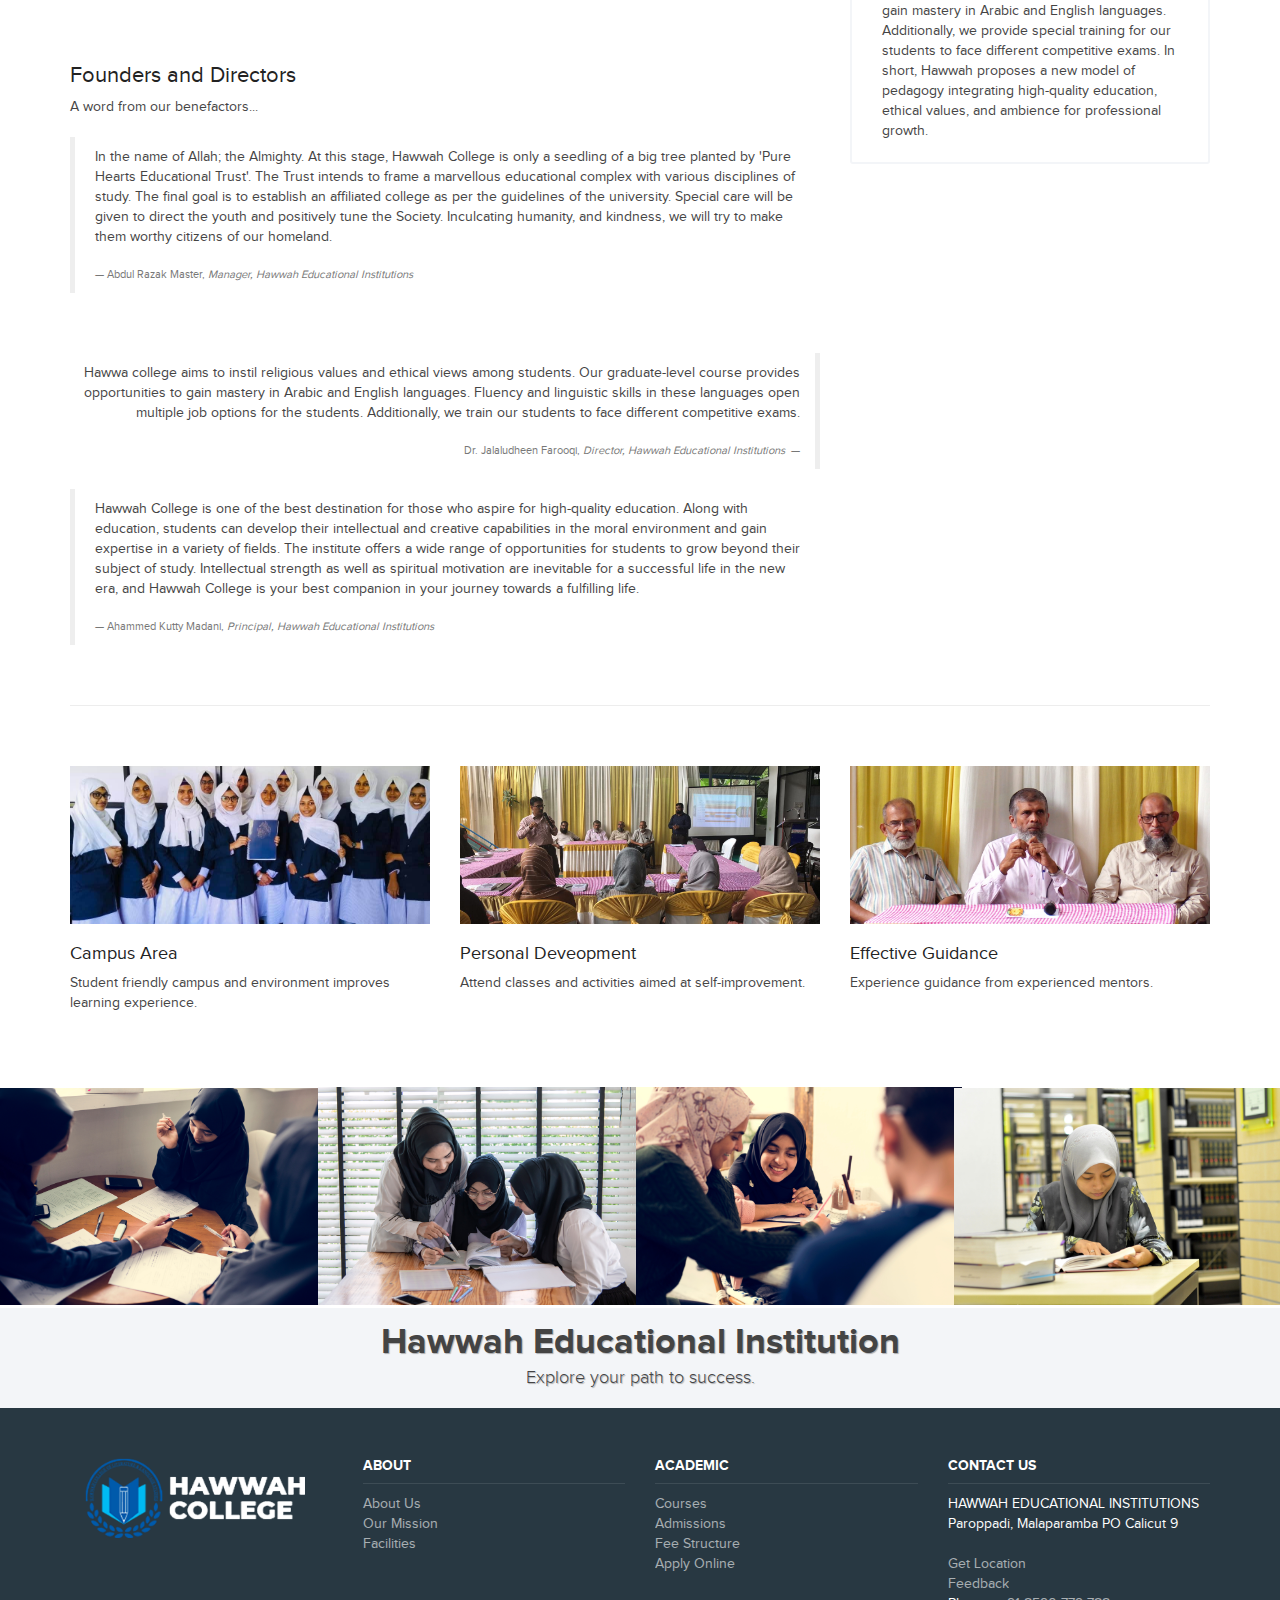
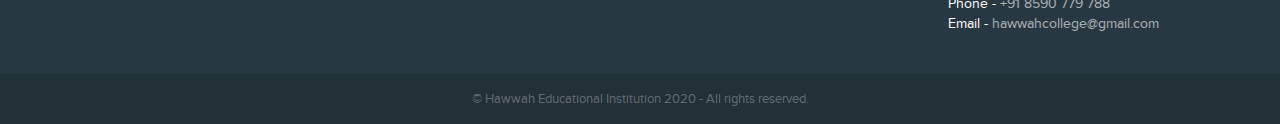
==== commit 06bb5998: "final commit" ====
--- a/about.html
+++ b/about.html
@@ -69,7 +69,6 @@
                                         class="icon-down-open-mini"></i></a>
                                 <ul>
                                     <li><a href="about.html">About us</a></li>
-                                    <li><a href="index.html#footer">Contact</a></li>
                                     <li><a href="about.html#mission">Our Mission</a></li>
                                     <li><a href="index.html#facilities">Facilities</a></li>
                                 </ul>
